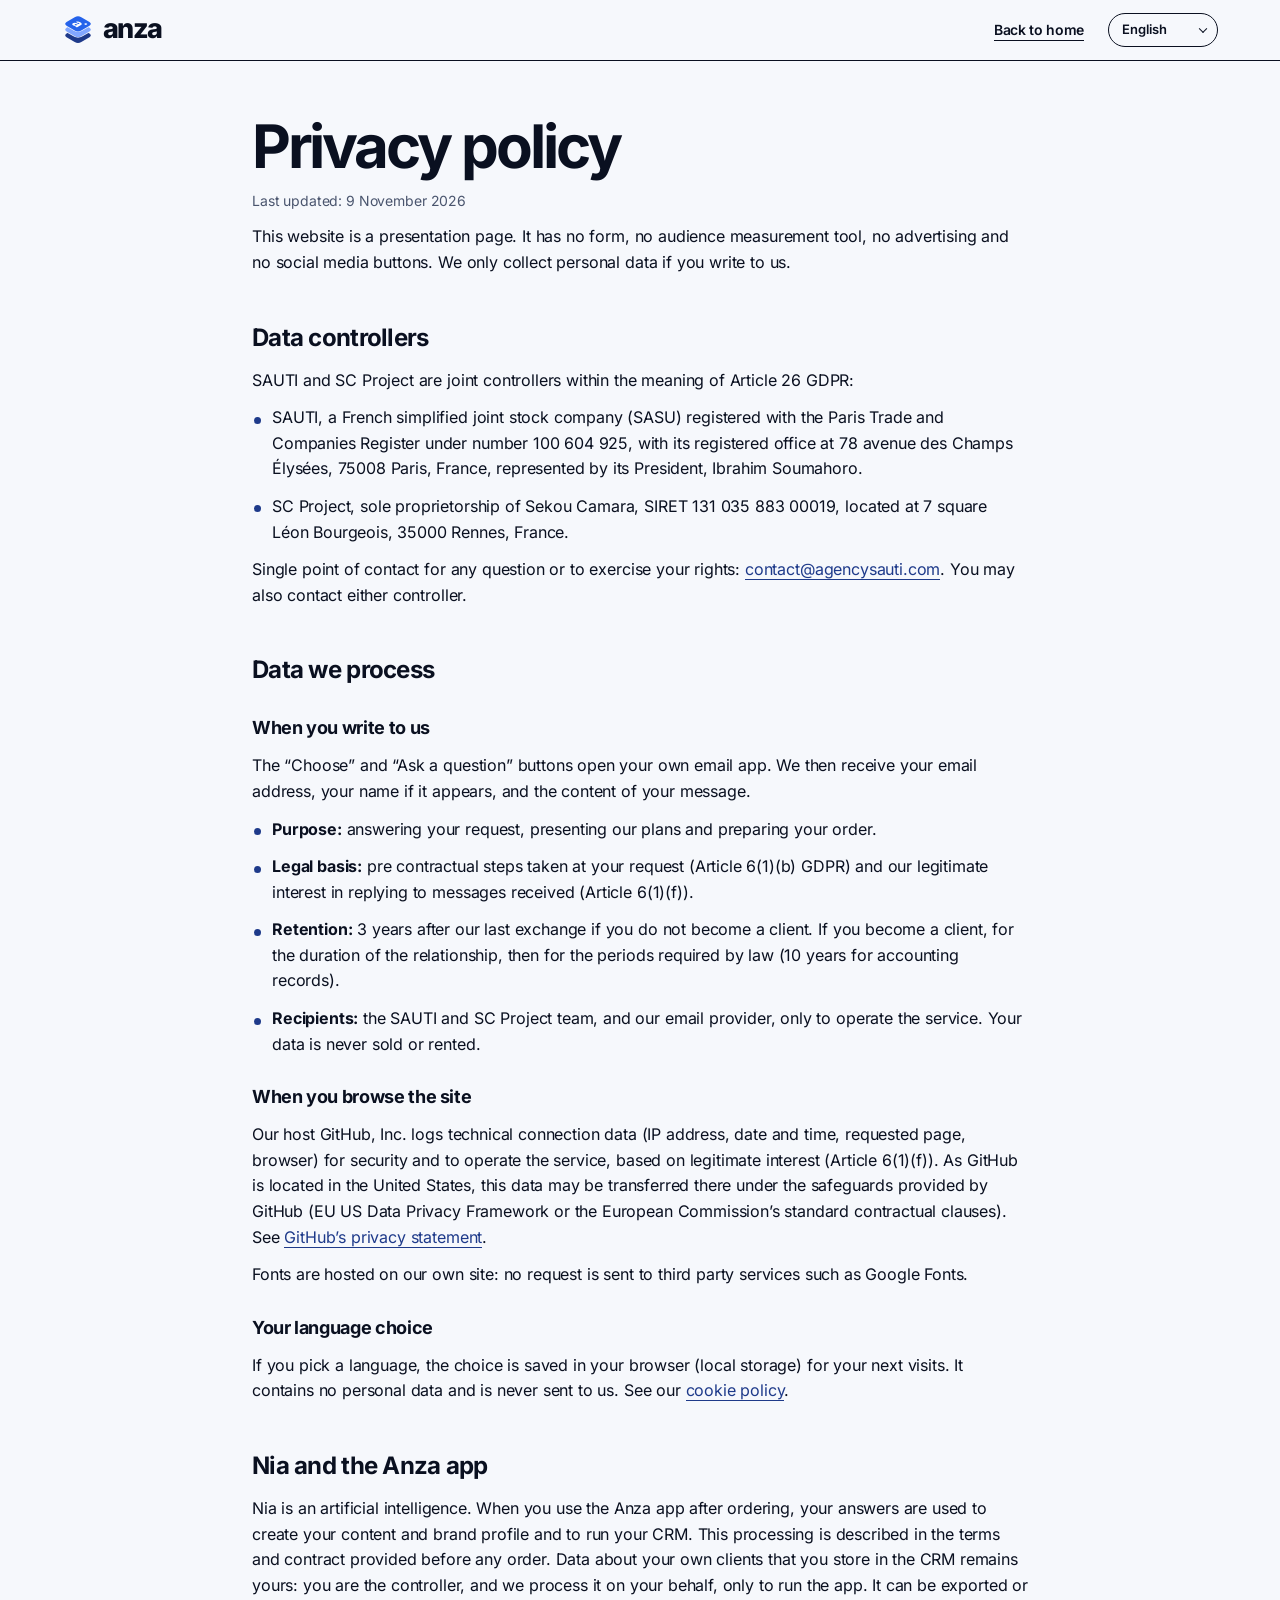
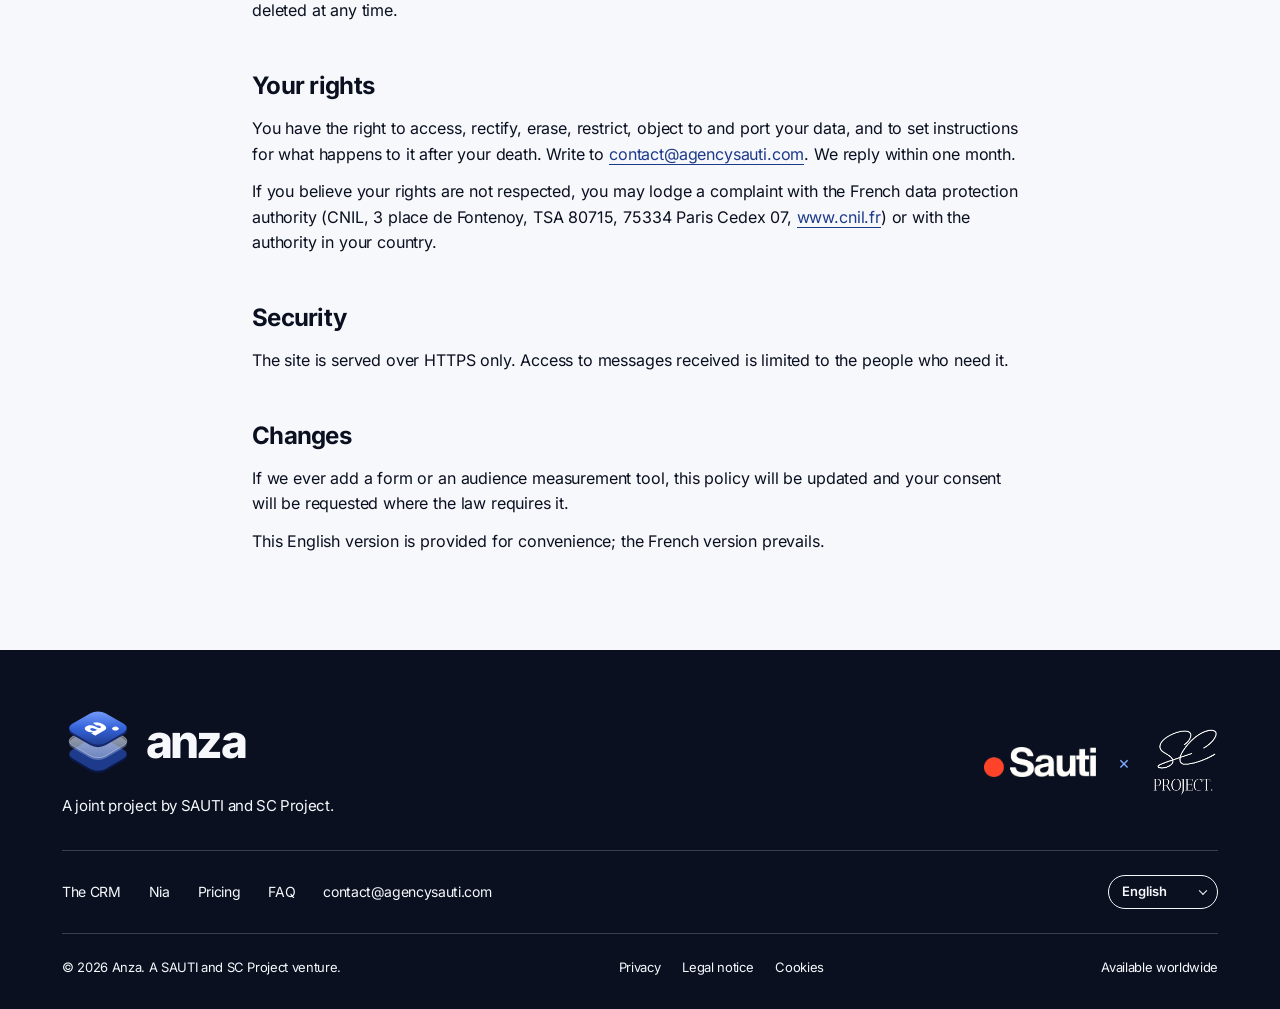
==== confidentialite.html @ bc561beb "Add files via upload" ====
<!doctype html>
<html lang="fr">
<head>
<meta charset="utf-8">
<meta name="viewport" content="width=device-width,initial-scale=1,viewport-fit=cover">
<title data-i18n-title>Confidentialité, Anza</title>
<meta name="robots" content="noindex">
<meta name="theme-color" content="#0A1020">
<link rel="icon" href="favicon.png" type="image/png">
<link rel="apple-touch-icon" href="apple-touch-icon.png">
<link rel="stylesheet" href="style.css">
<script>document.documentElement.classList.add('js')</script>
<script src="i18n.js"></script>
</head>
<body class="legal-page">
<header class="nav is-light is-scrolled" id="nav">
  <div class="nav-in">
    <a class="brand" href="index.html" aria-label="Retour à l’accueil" data-i18n-aria-label="back"><svg width="32" height="32" viewBox="56 50 288 300" xmlns="http://www.w3.org/2000/svg" aria-hidden="true" focusable="false">
<defs><mask id="lgm1" maskUnits="userSpaceOnUse" x="0" y="0" width="400" height="400"><rect width="400" height="400" fill="#fff"></rect><rect width="160" height="160" rx="36" transform="matrix(0.866 0.5 -0.866 0.5 200 116)" fill="#000" stroke="#000" stroke-width="16"></rect><rect width="160" height="160" rx="36" transform="matrix(0.866 0.5 -0.866 0.5 200 62)" fill="#000" stroke="#000" stroke-width="16"></rect></mask><mask id="lgm2" maskUnits="userSpaceOnUse" x="0" y="0" width="400" height="400"><rect width="400" height="400" fill="#fff"></rect><rect width="160" height="160" rx="36" transform="matrix(0.866 0.5 -0.866 0.5 200 62)" fill="#000" stroke="#000" stroke-width="16"></rect></mask></defs>
<g mask="url(#lgm1)"><rect width="160" height="160" rx="36" transform="matrix(0.866 0.5 -0.866 0.5 200 170)" fill="#1E3A8A"></rect></g>
<g mask="url(#lgm2)"><rect width="160" height="160" rx="36" transform="matrix(0.866 0.5 -0.866 0.5 200 116)" fill="#82A7FF"></rect></g>
<rect width="160" height="160" rx="36" transform="matrix(0.866 0.5 -0.866 0.5 200 62)" fill="#2563EB"></rect>
<g transform="matrix(0.866 0.5 -0.866 0.5 200 62)"><text x="76" y="118" text-anchor="middle" font-family="Inter" font-size="120" font-weight="800" fill="#FFFFFF" >a</text><circle cx="124" cy="40" r="11" fill="#FFFFFF"></circle></g>
</svg><span class="wordmark">anza</span></a>
    <a class="back" href="index.html" data-i18n="back">Retour à l’accueil</a>
    <label class="lang nav-lang show"><span class="sr" data-i18n="lang.label">Langue</span><select data-lang-select aria-label="Langue" data-i18n-aria-label="lang.label"><option value="fr">Français</option><option value="en">English</option><option value="es">Español</option><option value="pt">Português</option><option value="de">Deutsch</option></select></label>
  </div>
</header>
<main class="legal wrap" id="contenu">
<article data-doc="fr" lang="fr">
<h1>Politique de confidentialité</h1>
<p class="upd">Dernière mise à jour : 9 novembre 2026</p>
<p>Ce site est une page de présentation. Il ne contient ni formulaire, ni outil de mesure d’audience, ni publicité, ni bouton de réseau social. Nous ne collectons donc des données personnelles que si vous nous écrivez.</p>
<h2>Responsables du traitement</h2>
<p>SAUTI et SC Project sont responsables conjoints du traitement au sens de l’article 26 du RGPD :</p>
<ul><li>SAUTI, SASU immatriculée au RCS de Paris sous le numéro 100 604 925, dont le siège est situé 78 avenue des Champs Élysées, 75008 Paris, France, représentée par son Président, Ibrahim Soumahoro.</li><li>SC Project, entreprise individuelle de Sekou Camara, SIRET 131 035 883 00019, domiciliée 7 square Léon Bourgeois, 35000 Rennes, France.</li></ul>
<p>Pour toute question ou pour exercer vos droits, un point de contact unique : <a href="mailto:contact@agencysauti.com">contact@agencysauti.com</a>. Vous pouvez aussi vous adresser à l’un ou l’autre des responsables.</p>
<h2>Les données que nous traitons</h2>
<h3>Quand vous nous écrivez</h3>
<p>Les boutons « Choisir » et « Poser une question » ouvrent votre propre messagerie. Nous recevons alors votre adresse email, votre nom s’il apparaît, et le contenu de votre message.</p>
<ul>
<li><b>Finalité :</b> répondre à votre demande, vous présenter les formules et préparer votre commande.</li>
<li><b>Base légale :</b> les mesures précontractuelles prises à votre demande (article 6.1.b du RGPD) et notre intérêt légitime à répondre aux messages reçus (article 6.1.f).</li>
<li><b>Durée de conservation :</b> 3 ans après notre dernier échange si vous ne devenez pas client. Si vous devenez client, la durée de la relation commerciale, puis les durées imposées par la loi (10 ans pour les pièces comptables).</li>
<li><b>Destinataires :</b> l’équipe de SAUTI et de SC Project, et notre prestataire de messagerie, uniquement pour le fonctionnement du service. Vos données ne sont jamais vendues ni louées.</li>
</ul>
<h3>Quand vous consultez le site</h3>
<p>Notre hébergeur GitHub, Inc. enregistre des données techniques de connexion (adresse IP, date et heure, page demandée, navigateur) pour assurer la sécurité et le bon fonctionnement du service. Ce traitement relève de l’intérêt légitime (article 6.1.f). GitHub étant situé aux États Unis, ces données peuvent y être transférées, dans le cadre des garanties prévues par GitHub (Data Privacy Framework UE États Unis ou clauses contractuelles types de la Commission européenne). Voir la <a href="https://docs.github.com/fr/site-policy/privacy-policies/github-general-privacy-statement">déclaration de confidentialité de GitHub</a>.</p>
<p>Les polices de caractères sont hébergées sur notre site : aucune requête n’est envoyée à un service tiers comme Google Fonts.</p>
<h3>Votre choix de langue</h3>
<p>Si vous choisissez une langue, ce choix est enregistré dans votre navigateur (stockage local) pour les visites suivantes. Il ne contient aucune donnée personnelle et ne nous est jamais envoyé. Voir la <a href="cookies.html">politique cookies</a>.</p>
<h2>Nia et l’outil Anza</h2>
<p>Nia est une intelligence artificielle. Lorsque vous utilisez l’outil Anza après votre commande, vos réponses servent à créer vos contenus, votre profil de marque et à faire fonctionner votre CRM. Ces traitements sont décrits dans les conditions et le contrat remis avant toute commande. Les données de vos propres clients que vous enregistrez dans le CRM restent les vôtres : vous en êtes responsable, et nous les traitons pour votre compte, uniquement pour faire fonctionner l’outil. Elles s’exportent et se suppriment à tout moment.</p>
<h2>Vos droits</h2>
<p>Vous disposez d’un droit d’accès, de rectification, d’effacement, de limitation, d’opposition et de portabilité de vos données, ainsi que du droit de définir des directives sur leur sort après votre décès. Écrivez à <a href="mailto:contact@agencysauti.com">contact@agencysauti.com</a>. Nous répondons dans un délai d’un mois.</p>
<p>Si vous estimez que vos droits ne sont pas respectés, vous pouvez introduire une réclamation auprès de la CNIL, 3 place de Fontenoy, TSA 80715, 75334 Paris Cedex 07, <a href="https://www.cnil.fr">www.cnil.fr</a>, ou de l’autorité de protection des données de votre pays.</p>
<h2>Sécurité</h2>
<p>Le site est servi exclusivement en HTTPS. L’accès aux messages reçus est limité aux personnes qui en ont besoin.</p>
<h2>Modifications</h2>
<p>Si nous ajoutons un jour un formulaire ou un outil de mesure d’audience, cette politique sera mise à jour et votre consentement sera demandé lorsque la loi l’exige.</p>
</article>
<article data-doc="en" lang="en" hidden>
<h1>Privacy policy</h1>
<p class="upd">Last updated: 9 November 2026</p>
<p>This website is a presentation page. It has no form, no audience measurement tool, no advertising and no social media buttons. We only collect personal data if you write to us.</p>
<h2>Data controllers</h2>
<p>SAUTI and SC Project are joint controllers within the meaning of Article 26 GDPR:</p>
<ul><li>SAUTI, a French simplified joint stock company (SASU) registered with the Paris Trade and Companies Register under number 100 604 925, with its registered office at 78 avenue des Champs Élysées, 75008 Paris, France, represented by its President, Ibrahim Soumahoro.</li><li>SC Project, sole proprietorship of Sekou Camara, SIRET 131 035 883 00019, located at 7 square Léon Bourgeois, 35000 Rennes, France.</li></ul>
<p>Single point of contact for any question or to exercise your rights: <a href="mailto:contact@agencysauti.com">contact@agencysauti.com</a>. You may also contact either controller.</p>
<h2>Data we process</h2>
<h3>When you write to us</h3>
<p>The “Choose” and “Ask a question” buttons open your own email app. We then receive your email address, your name if it appears, and the content of your message.</p>
<ul>
<li><b>Purpose:</b> answering your request, presenting our plans and preparing your order.</li>
<li><b>Legal basis:</b> pre contractual steps taken at your request (Article 6(1)(b) GDPR) and our legitimate interest in replying to messages received (Article 6(1)(f)).</li>
<li><b>Retention:</b> 3 years after our last exchange if you do not become a client. If you become a client, for the duration of the relationship, then for the periods required by law (10 years for accounting records).</li>
<li><b>Recipients:</b> the SAUTI and SC Project team, and our email provider, only to operate the service. Your data is never sold or rented.</li>
</ul>
<h3>When you browse the site</h3>
<p>Our host GitHub, Inc. logs technical connection data (IP address, date and time, requested page, browser) for security and to operate the service, based on legitimate interest (Article 6(1)(f)). As GitHub is located in the United States, this data may be transferred there under the safeguards provided by GitHub (EU US Data Privacy Framework or the European Commission’s standard contractual clauses). See <a href="https://docs.github.com/en/site-policy/privacy-policies/github-general-privacy-statement">GitHub’s privacy statement</a>.</p>
<p>Fonts are hosted on our own site: no request is sent to third party services such as Google Fonts.</p>
<h3>Your language choice</h3>
<p>If you pick a language, the choice is saved in your browser (local storage) for your next visits. It contains no personal data and is never sent to us. See our <a href="cookies.html">cookie policy</a>.</p>
<h2>Nia and the Anza app</h2>
<p>Nia is an artificial intelligence. When you use the Anza app after ordering, your answers are used to create your content and brand profile and to run your CRM. This processing is described in the terms and contract provided before any order. Data about your own clients that you store in the CRM remains yours: you are the controller, and we process it on your behalf, only to run the app. It can be exported or deleted at any time.</p>
<h2>Your rights</h2>
<p>You have the right to access, rectify, erase, restrict, object to and port your data, and to set instructions for what happens to it after your death. Write to <a href="mailto:contact@agencysauti.com">contact@agencysauti.com</a>. We reply within one month.</p>
<p>If you believe your rights are not respected, you may lodge a complaint with the French data protection authority (CNIL, 3 place de Fontenoy, TSA 80715, 75334 Paris Cedex 07, <a href="https://www.cnil.fr">www.cnil.fr</a>) or with the authority in your country.</p>
<h2>Security</h2>
<p>The site is served over HTTPS only. Access to messages received is limited to the people who need it.</p>
<h2>Changes</h2>
<p>If we ever add a form or an audience measurement tool, this policy will be updated and your consent will be requested where the law requires it.</p>
<p>This English version is provided for convenience; the French version prevails.</p>
</article>
</main>
<footer class="foot" data-nav="dark">
  <div class="wrap">
    <div class="foot-top">
      <div class="foot-brand"><a class="foot-logo" href="index.html" aria-label="Anza, haut de page" data-i18n-aria-label="home.aria"><svg width="72" height="72" viewBox="56 50 288 300" xmlns="http://www.w3.org/2000/svg" aria-hidden="true" focusable="false">
<defs>
<linearGradient id="ftt" x1="0" y1="0" x2="1" y2="1"><stop offset="0" stop-color="#7EA3FF"/><stop offset="0.5" stop-color="#3463D9"/><stop offset="1" stop-color="#1E3A8A"/></linearGradient>
<linearGradient id="ftg" x1="0" y1="0" x2="1" y2="1"><stop offset="0" stop-color="#FFFFFF" stop-opacity="0.6"/><stop offset="1" stop-color="#FFFFFF" stop-opacity="0.14"/></linearGradient>
<filter id="ftb" x="-50%" y="-50%" width="200%" height="200%"><feGaussianBlur stdDeviation="14"/></filter>
</defs>

<rect width="160" height="160" rx="36" transform="matrix(0.866 0.5 -0.866 0.5 200 180)" fill="#0B1846"></rect>
<rect width="160" height="160" rx="36" transform="matrix(0.866 0.5 -0.866 0.5 200 170)" fill="#1E3A8A"></rect>
<rect width="160" height="160" rx="36" transform="matrix(0.866 0.5 -0.866 0.5 200 126)" fill="#9FB8F0" opacity="0.4"></rect>
<rect width="160" height="160" rx="36" transform="matrix(0.866 0.5 -0.866 0.5 200 116)" fill="url(#ftg)" stroke="#FFFFFF" stroke-opacity="0.65" stroke-width="2"></rect>
<rect width="160" height="160" rx="36" transform="matrix(0.866 0.5 -0.866 0.5 200 72)" fill="#14286B"></rect>
<rect width="160" height="160" rx="36" transform="matrix(0.866 0.5 -0.866 0.5 200 62)" fill="url(#ftt)"></rect>
<g transform="matrix(0.866 0.5 -0.866 0.5 200 62)"><text x="76" y="118" text-anchor="middle" font-family="Inter" font-size="120" font-weight="800" fill="#FFFFFF" >a</text><circle cx="124" cy="40" r="11" fill="#FFFFFF"></circle></g>
</svg><span class="wordmark">anza</span></a><p data-i18n="ft.desc">Un projet commun de SAUTI et SC Project.</p></div>
      <div class="partners" role="group" aria-label="Partenaires" data-i18n-aria-label="partners"><img class="p-sauti" src="logo-cream.png" width="565" height="155" alt="SAUTI" loading="lazy"><span aria-hidden="true">×</span><img class="p-sc" src="logo-scproject.png" width="253" height="259" alt="SC Project" loading="lazy"></div>
    </div>
    <div class="foot-mid">
      <div class="foot-links"><a href="index.html#crm" data-i18n="nav.crm">Le CRM</a><a href="index.html#nia" data-i18n="nav.nia">Nia</a><a href="index.html#formules" data-i18n="nav.plans">Formules</a><a href="index.html#questions" data-i18n="nav.faq">Questions</a><a href="mailto:contact@agencysauti.com">contact@agencysauti.com</a></div>
      <label class="lang foot-lang"><span class="sr" data-i18n="lang.label">Langue</span><select data-lang-select aria-label="Langue" data-i18n-aria-label="lang.label"><option value="fr">Français</option><option value="en">English</option><option value="es">Español</option><option value="pt">Português</option><option value="de">Deutsch</option></select></label>
    </div>
    <div class="foot-bot">
      <span>© <span class="year">2026</span> Anza. <span data-i18n="ft.copy">Un projet SAUTI et SC Project.</span></span>
      <nav class="legal-links" aria-label="Mentions légales" data-i18n-aria-label="ft.legal"><a href="confidentialite.html" data-i18n="ft.privacy">Confidentialité</a><a href="mentions-legales.html" data-i18n="ft.legal">Mentions légales</a><a href="cookies.html" data-i18n="ft.cookies">Cookies</a></nav>
      <span data-i18n="ft.world">Disponible partout dans le monde</span>
    </div>
  </div>
</footer>
<script src="script.js" defer></script>
</body>
</html>
---- style.css ----
@font-face{font-family:"Inter";font-style:normal;font-weight:400;font-display:swap;src:url("inter-400.woff2") format("woff2")}
@font-face{font-family:"Inter";font-style:normal;font-weight:500;font-display:swap;src:url("inter-500.woff2") format("woff2")}
@font-face{font-family:"Inter";font-style:normal;font-weight:600;font-display:swap;src:url("inter-600.woff2") format("woff2")}
@font-face{font-family:"Inter";font-style:normal;font-weight:700;font-display:swap;src:url("inter-700.woff2") format("woff2")}
@font-face{font-family:"Inter";font-style:normal;font-weight:800;font-display:swap;src:url("inter-800.woff2") format("woff2")}
:root{
  --night:#0A1020;
  --deep:#1E3A8A;
  --paper:#F6F8FC;
  --ink:#0A1020;
  --acc:#1E3A8A;
  --btn:#1E3A8A;
  --pad:max(22px,env(safe-area-inset-left));
  --max:1200px;
  --nav:60px;
  --ease:cubic-bezier(.22,.8,.2,1);
  --font:-apple-system,BlinkMacSystemFont,"SF Pro Display","SF Pro Text","Inter","Helvetica Neue",Arial,sans-serif;
}
*,*::before,*::after{box-sizing:border-box}
html{-webkit-text-size-adjust:100%;scroll-behavior:smooth;scroll-padding-top:var(--nav)}
body{margin:0;background:var(--paper);color:var(--ink);font-family:var(--font);font-size:17px;line-height:1.5;letter-spacing:-.02em;-webkit-font-smoothing:antialiased;-moz-osx-font-smoothing:grayscale;overflow-x:clip}
body.menu-open{overflow:hidden}
img{display:block;max-width:100%}
a{color:inherit;text-decoration:none}
button{font:inherit;color:inherit;background:none;border:0;padding:0;cursor:pointer}
h1,h2,h3,p,ul,ol,dl,dd,figure{margin:0}
ul,ol{padding:0;list-style:none}
:focus-visible{outline:2px solid var(--acc);outline-offset:4px;border-radius:4px}
.skip{position:absolute;left:12px;top:-60px;z-index:100;background:var(--ink);color:var(--paper);padding:10px 16px;border-radius:8px}
.skip:focus{top:12px}
.wrap{max-width:var(--max);margin:0 auto;padding:0 var(--pad)}
.dot{display:inline-block;width:.2em;height:.2em;border-radius:50%;background:var(--acc);margin-left:.05em;vertical-align:baseline}
.label{font-size:13px;font-weight:600;letter-spacing:.14em;text-transform:uppercase;color:var(--acc)}

.nav{position:fixed;inset:0 0 auto;z-index:60;height:var(--nav);color:var(--paper);transition:background-color .35s var(--ease),color .35s var(--ease),box-shadow .35s var(--ease)}
.nav.is-light{color:var(--ink)}
.nav.is-scrolled{background:var(--ink);box-shadow:0 1px 0 var(--paper)}
.nav.is-light.is-scrolled{background:var(--paper);box-shadow:0 1px 0 var(--ink)}
.nav-in{max-width:var(--max);height:100%;margin:0 auto;padding:0 var(--pad);display:flex;align-items:center;gap:32px}
.brand{display:flex;align-items:center;gap:9px;flex:none;line-height:1}
.brand svg{flex:none;display:block}
.wordmark{display:inline-block;font-family:"Inter",var(--font);font-size:27px;font-weight:800;letter-spacing:-.06em;line-height:1;margin-top:-3px}
.brand-tag{font-size:13px;font-weight:600;padding-left:14px;border-left:1px solid currentColor;white-space:nowrap}
.links{display:flex;gap:26px;margin-left:auto;font-size:14px}
.links a{transition:color .2s}
.links a:hover{color:var(--acc)}
.nav-cta{display:inline-flex;align-items:center;gap:8px;height:36px;padding:0 16px;border-radius:18px;background:var(--btn);color:var(--paper);font-size:14px;font-weight:600}
.burger{display:none;width:44px;height:44px;margin-left:auto;margin-right:-12px;position:relative}
.burger i{position:absolute;left:13px;right:13px;height:1.5px;background:currentColor;transition:transform .4s var(--ease),top .4s var(--ease)}
.burger i:first-child{top:18px}
.burger i:last-child{top:25px}
.burger[aria-expanded=true] i:first-child{top:21.5px;transform:rotate(45deg)}
.burger[aria-expanded=true] i:last-child{top:21.5px;transform:rotate(-45deg)}
.menu{position:fixed;inset:0;z-index:55;background:var(--ink);color:var(--paper);padding:calc(var(--nav) + 28px) var(--pad) 36px;display:flex;flex-direction:column;visibility:hidden;opacity:0;transition:opacity .35s var(--ease),visibility 0s linear .35s}
.menu-open .menu{visibility:visible;opacity:1;transition:opacity .35s var(--ease)}
.menu a{font-size:32px;font-weight:600;letter-spacing:-.035em;padding:10px 0}
.menu .menu-cta{margin-top:auto;font-size:19px;color:var(--acc)}
.menu-open .nav{color:var(--paper);background:transparent;box-shadow:none}
.menu-open .nav{--acc:#82A7FF}

.btn{display:inline-flex;align-items:center;justify-content:center;gap:12px;height:54px;padding:0 28px;border-radius:27px;font-size:17px;font-weight:600;white-space:nowrap;transition:transform .3s var(--ease),background-color .25s,color .25s}
.btn:active{transform:scale(.97)}
.btn.blue{background:var(--btn);color:#fff}
.btn.blue:hover{background:#fff;color:var(--night)}
.btn.ink{background:var(--ink);color:var(--paper)}
.btn.ink:hover{background:var(--btn);color:#fff}
.btn.line{border:1px solid currentColor}
.btn.line:hover{background:var(--btn);border-color:var(--btn);color:#fff}

.hero{background:var(--ink);color:var(--paper);padding:calc(var(--nav) + clamp(56px,9vw,120px)) 0 clamp(72px,9vw,120px);overflow:hidden}
.hero-grid{display:grid;grid-template-columns:7fr 5fr;gap:56px;align-items:center}
.hero h1{margin-top:22px;font-size:clamp(46px,7.2vw,100px);line-height:.96;letter-spacing:-.055em;font-weight:700}
.hero .lead{margin-top:28px;font-size:clamp(19px,1.8vw,24px);line-height:1.38;max-width:30ch}
.hero .lead b{color:var(--acc);font-weight:600}
.hero-actions{margin-top:40px;display:flex;flex-wrap:wrap;gap:14px 24px;align-items:center}
.hero-actions .more{font-size:17px;border-bottom:1px solid var(--paper);padding-bottom:2px}
.hero-actions .more:hover{color:var(--acc);border-color:var(--acc)}
.hero-note{margin-top:28px;font-size:14px}

.phones{position:relative;height:560px}
.phone{position:absolute;width:250px;height:520px;border-radius:40px;background:var(--ink);border:2px solid var(--paper);padding:12px;overflow:hidden}
.phone .screen{position:relative;height:100%;border-radius:30px;overflow:hidden;background:var(--paper);color:var(--ink)}
.phone.front{right:96px;top:10px;z-index:2;transform:rotate(-4deg)}
.phone.back{right:-24px;top:70px;transform:rotate(6deg)}
.phone .screen.story{display:flex;flex-direction:column;height:100%;padding:16px 16px 18px;background:#2563EB;color:#fff}
.story-bars{display:flex;gap:4px}
.story-bars i{flex:1;height:3px;border-radius:2px;background:#fff}
.story-bars i.off{background:rgba(255,255,255,.35)}
.story-who{margin-top:12px;display:flex;align-items:center;gap:8px;font-size:12px;font-weight:600}
.story-who::before{content:"";width:22px;height:22px;border-radius:50%;background:#fff}
.story-big{margin-top:auto;font-size:30px;line-height:1.02;letter-spacing:-.045em;font-weight:700}
.story-small{margin-top:12px;font-size:13px;line-height:1.4}
.story-cta{margin-top:18px;height:40px;border-radius:20px;background:#fff;color:var(--night);display:flex;align-items:center;justify-content:center;font-size:13px;font-weight:700}
.dash{padding:20px 16px;display:flex;flex-direction:column;height:100%}
.dash-top{display:flex;justify-content:space-between;align-items:baseline;font-size:12px;font-weight:600}
.dash-top b{color:var(--acc)}
.dash-ca{margin-top:16px;font-size:12px}
.dash-ca strong{display:block;font-size:34px;letter-spacing:-.05em;line-height:1.05}
.bars{margin-top:16px;height:92px;display:flex;align-items:flex-end;gap:7px;border-bottom:1px solid var(--ink)}
.bars i{flex:1;background:var(--ink);border-radius:3px 3px 0 0}
.bars i:last-child{background:var(--acc)}
.dash-kpi{margin-top:14px;display:grid;grid-template-columns:1fr 1fr;gap:10px;font-size:11px}
.dash-kpi div{border-top:1px solid var(--ink);padding-top:6px}
.dash-kpi strong{display:block;font-size:20px;letter-spacing:-.04em}
.dash-list{margin-top:auto;font-size:11px}
.dash-list li{display:flex;justify-content:space-between;gap:8px;padding:7px 0;border-top:1px solid var(--ink)}
.dash-list li span:last-child{font-weight:600}
.dash-list li .o{color:var(--acc)}
.phone-tag{position:absolute;right:96px;bottom:-6px;font-size:12px;z-index:3}

.sec{padding:clamp(96px,12vw,160px) 0}
.sec-head{max-width:760px}
.sec-head h2{margin-top:16px;font-size:clamp(38px,5.4vw,72px);line-height:1;letter-spacing:-.05em;font-weight:700}
.sec-head p{margin-top:22px;font-size:clamp(18px,1.6vw,21px);line-height:1.5;max-width:52ch}
.dark{background:var(--ink);color:var(--paper)}
.hero,.dark,.foot,.menu,.nav{--acc:#82A7FF;--btn:#2563EB}
.nav.is-light{--acc:#1E3A8A;--btn:#1E3A8A}
.phone .screen{--acc:#1E3A8A}
.blue-bg{background:#1E3A8A;color:#F6F8FC;--ink:#F6F8FC;--paper:#0A1020;--acc:#FFFFFF;--btn:#FFFFFF}
.blue-bg .label{color:#B9CCFF}
.blue-bg .btn.ink:hover{background:#DCE6FF;color:var(--night)}
.blue-bg .final .more:hover,.final .more:hover{color:#B9CCFF;border-color:#B9CCFF}

.idea-grid{display:grid;grid-template-columns:5fr 6fr;gap:56px 80px;align-items:start}
.quote{font-size:clamp(28px,3.4vw,46px);line-height:1.12;letter-spacing:-.04em;font-weight:600}
.quote small{display:block;margin-top:20px;font-size:13px;font-weight:600;letter-spacing:.14em;text-transform:uppercase;color:var(--acc)}
.pillars-mini{margin-top:56px;display:grid;grid-template-columns:repeat(4,1fr);border-top:1px solid var(--ink)}
.pillars-mini li{padding:22px 24px 0 0}
.pillars-mini b{display:block;color:var(--acc);font-size:15px}
.pillars-mini strong{display:block;margin-top:8px;font-size:22px;letter-spacing:-.03em}
.pillars-mini span{display:block;margin-top:6px;font-size:16px}

.who-grid{margin-top:64px;display:grid;grid-template-columns:7fr 5fr;gap:56px 80px}
.who-list li{display:grid;grid-template-columns:auto 1fr;gap:6px 22px;padding:24px 0;border-top:1px solid var(--paper)}
.who-list li:last-child{border-bottom:1px solid var(--paper)}
.who-list li::before{content:"";grid-row:span 2;width:12px;height:12px;margin-top:12px;border-radius:50%;background:var(--acc)}
.who-list strong{font-size:clamp(24px,2.6vw,34px);letter-spacing:-.04em;line-height:1.1}
.who-list span{font-size:16px}
.not h3{font-size:22px;letter-spacing:-.03em}
.not li{margin-top:22px;padding-left:34px;position:relative;font-size:17px;line-height:1.5}
.not li::before{content:"";position:absolute;left:0;top:13px;width:18px;height:2px;background:var(--acc);transform:rotate(45deg)}
.not li::after{content:"";position:absolute;left:0;top:13px;width:18px;height:2px;background:var(--acc);transform:rotate(-45deg)}
.not li b{font-weight:600}

.method-intro{display:grid;grid-template-columns:6fr 5fr;gap:40px 80px;align-items:end}
.method-steps{display:flex;flex-wrap:wrap;gap:10px 8px;font-size:14px;font-weight:600}
.method-steps span{padding:8px 14px;border:1px solid var(--ink);border-radius:20px}
.method-steps span.o{background:var(--acc);border-color:var(--acc);color:var(--paper)}
.pillar{margin-top:80px;display:grid;grid-template-columns:4fr 8fr;gap:32px 64px;padding-top:28px;border-top:2px solid var(--ink)}
.pillar-name{align-self:start}
.pillar-name b{font-size:15px;color:var(--acc)}
.pillar-name h3{margin-top:10px;font-size:clamp(34px,4vw,54px);line-height:1;letter-spacing:-.05em}
.pillar-name p{margin-top:10px;font-size:15px;font-weight:600}
.pillar-name small{display:block;margin-top:18px;font-size:15px;max-width:30ch}
.items{display:grid;grid-template-columns:1fr 1fr;gap:0 40px}
.items li{padding:22px 0;border-bottom:1px solid var(--ink)}
.items strong{font-size:20px;letter-spacing:-.03em;font-weight:600}
.items p{margin-top:6px;font-size:16px;line-height:1.5}
.items li.bridge{grid-column:1/-1;display:grid;grid-template-columns:auto 1fr;gap:4px 18px;background:var(--btn);color:var(--paper);padding:24px;border-radius:18px;margin-top:22px;border:0}
.items li.bridge::before{content:"";grid-row:span 3;width:16px;height:16px;margin-top:4px;border-radius:50%;background:var(--paper)}
.items li.bridge em{font-style:normal;font-size:12px;font-weight:700;letter-spacing:.14em;text-transform:uppercase}
.included{margin-top:80px;padding:28px 0;border-top:2px solid var(--ink);border-bottom:2px solid var(--ink);display:grid;grid-template-columns:4fr 8fr;gap:24px 64px}
.included h3{font-size:22px;letter-spacing:-.03em}
.included ul{display:flex;flex-wrap:wrap;gap:10px}
.included li{padding:8px 16px;border:1px solid var(--ink);border-radius:20px;font-size:15px}

.example-grid{margin-top:64px;display:grid;grid-template-columns:repeat(4,1fr);gap:16px}
.frame{aspect-ratio:9/16;border-radius:22px;padding:16px;display:flex;flex-direction:column;border:1px solid var(--paper)}
.frame .n{font-size:11px;font-weight:700;letter-spacing:.14em}
.frame strong{margin-top:auto;font-size:clamp(18px,1.9vw,26px);line-height:1.05;letter-spacing:-.04em}
.frame span{margin-top:8px;font-size:13px}
.frame.f1{background:var(--paper);color:var(--ink)}
.frame.f2{background:var(--ink);color:var(--paper)}
.frame.f3{background:var(--btn);color:#fff;border-color:var(--btn)}
.frame.f4{background:var(--paper);color:var(--ink)}
.frame.f4 i{display:block;margin-top:14px;height:34px;border-radius:17px;background:var(--btn);color:#fff;font-style:normal;font-size:12px;font-weight:700;display:flex;align-items:center;justify-content:center}
.example-row{margin-top:16px;display:grid;grid-template-columns:5fr 7fr;gap:16px}
.panel{border:1px solid var(--paper);border-radius:22px;padding:24px}
.panel h3{font-size:13px;font-weight:600;letter-spacing:.14em;text-transform:uppercase;color:var(--acc)}
.kpis{margin-top:18px;display:grid;grid-template-columns:repeat(3,1fr);gap:16px}
.kpis div{border-top:1px solid var(--paper);padding-top:10px;font-size:13px}
.kpis strong{display:block;font-size:clamp(26px,2.6vw,36px);letter-spacing:-.05em;line-height:1.1}
.panel .bars{border-color:var(--paper);height:110px}
.panel .bars i{background:var(--paper)}
.panel .bars i:last-child{background:var(--acc)}
.months{display:flex;gap:7px;margin-top:8px;font-size:11px}
.months span{flex:1;text-align:center}
.crm li{display:flex;justify-content:space-between;gap:16px;padding:14px 0;border-top:1px solid var(--paper);font-size:15px}
.crm li:first-child{margin-top:12px}
.crm li span:last-child{font-weight:600;white-space:nowrap}
.crm li .o{color:var(--acc)}
.fine{margin-top:22px;font-size:13px}

.timeline{margin-top:64px;display:grid;grid-template-columns:repeat(4,1fr);position:relative}
.timeline::before{content:"";position:absolute;left:0;right:0;top:11px;height:2px;background:var(--ink)}
.timeline li{position:relative;padding:44px 28px 0 0}
.timeline li::before{content:"";position:absolute;left:0;top:0;width:24px;height:24px;border-radius:50%;background:var(--paper);border:2px solid var(--ink)}
.timeline li:last-child::before{background:var(--acc);border-color:var(--acc)}
.timeline b{font-size:14px;color:var(--acc)}
.timeline strong{display:block;margin-top:8px;font-size:22px;letter-spacing:-.03em}
.timeline p{margin-top:8px;font-size:16px}

.compare{margin-top:56px;width:100%;border-collapse:collapse;font-size:16px}
.compare th{text-align:left;font-size:13px;font-weight:600;letter-spacing:.14em;text-transform:uppercase;padding:0 24px 14px 0}
.compare td{padding:20px 24px 20px 0;border-top:1px solid var(--ink);vertical-align:top}
.compare td:first-child{font-weight:600;width:32%}
.compare tr.us td{border-top:2px solid var(--ink);border-bottom:2px solid var(--ink);font-weight:600}
.compare tr.us td:first-child{color:var(--paper)}
.compare tr.us td:first-child span{background:var(--ink);padding:6px 12px;border-radius:16px}

.plans{margin-top:64px;display:grid;grid-template-columns:repeat(3,1fr);gap:16px;align-items:stretch}
.plan{border:1px solid var(--paper);border-radius:26px;padding:32px 28px;display:flex;flex-direction:column}
.plan.featured{background:var(--paper);color:var(--ink);border-color:var(--paper)}
.plan .tag{font-size:13px;font-weight:600;letter-spacing:.14em;text-transform:uppercase;color:var(--acc)}
.plan h3{margin-top:14px;font-size:36px;letter-spacing:-.05em;line-height:1}
.plan .for{margin-top:8px;font-size:16px}
.price{margin-top:28px;font-size:52px;font-weight:700;letter-spacing:-.06em;line-height:1}
.price small{font-size:17px;font-weight:500;letter-spacing:-.02em}
.per{margin-top:8px;font-size:15px}
.plan ul{margin-top:28px;padding-top:20px;border-top:1px solid currentColor;flex:1}
.plan li{position:relative;padding:7px 0 7px 22px;font-size:16px;line-height:1.45}
.plan li::before{content:"";position:absolute;left:0;top:15px;width:8px;height:8px;border-radius:50%;background:var(--acc)}
.plan li.head{padding-left:0;font-size:13px;font-weight:700;letter-spacing:.12em;text-transform:uppercase}
.plan li.head::before{display:none}
.plan .btn{margin-top:28px;width:100%}
.plan .btn.line{color:var(--paper)}
.founder{margin-top:40px;display:grid;grid-template-columns:auto 1fr;gap:20px;align-items:center;padding:24px 28px;border-radius:22px;background:var(--btn);color:var(--paper)}
.founder strong{font-size:22px;letter-spacing:-.03em}
.founder p{font-size:16px}
.why{margin-top:24px;font-size:15px;max-width:80ch}

.faq{margin-top:56px;border-top:1px solid var(--ink)}
.faq details{border-bottom:1px solid var(--ink)}
.faq summary{list-style:none;display:flex;justify-content:space-between;align-items:center;gap:24px;padding:26px 0;font-size:clamp(19px,1.8vw,24px);font-weight:600;letter-spacing:-.03em;cursor:pointer}
.faq summary::-webkit-details-marker{display:none}
.faq summary::after{content:"";flex:none;width:14px;height:14px;border-radius:50%;border:2px solid var(--ink);transition:background-color .25s,border-color .25s}
.faq details[open] summary::after{background:var(--acc);border-color:var(--acc)}
.faq p{padding:0 0 26px;font-size:17px;max-width:70ch}

.final{text-align:center}
.final h2{margin:18px auto 0;font-size:clamp(46px,8vw,120px);line-height:.95;letter-spacing:-.06em;font-weight:700;max-width:14ch}
.final p{margin:26px auto 0;font-size:clamp(18px,1.6vw,21px);max-width:44ch}
.final .hero-actions{justify-content:center}
.final .more{border-color:var(--ink)}

.foot{background:var(--ink);color:var(--paper);font-size:14px;padding:56px 0 32px}
.foot-top{display:flex;flex-wrap:wrap;justify-content:space-between;align-items:center;gap:28px;padding-bottom:32px;border-bottom:1px solid rgba(246,248,252,.2)}
.foot-brand .wordmark{font-size:46px}
.foot-logo{display:inline-flex;align-items:center;gap:12px}
.foot-brand p{margin-top:12px;font-size:15px}
.partners{display:flex;align-items:center;gap:22px}
.partners span{font-size:18px;color:#82A7FF}
.p-sauti{width:112px;height:auto}
.p-sc{width:66px;height:auto}
.foot-mid{padding:24px 0;border-bottom:1px solid rgba(246,248,252,.2);display:flex;flex-wrap:wrap;justify-content:space-between;align-items:center;gap:18px}
.foot-links{display:flex;flex-wrap:wrap;gap:10px 28px}
.foot a:hover{color:var(--acc)}
.foot-bot{display:flex;flex-wrap:wrap;justify-content:space-between;gap:10px;padding-top:24px;font-size:13px}

.tool{grid-column:1/-1;margin-top:40px;display:grid;grid-template-columns:300px 1fr;gap:20px 32px;align-items:start}
.tool-label{grid-column:1/-1;font-size:13px;font-weight:600;letter-spacing:.14em;text-transform:uppercase;color:var(--acc)}
.tool-tabs{display:flex;flex-direction:column;border-top:1px solid var(--ink)}
.tool-tabs button{display:block;text-align:left;padding:16px 0 16px 20px;border-bottom:1px solid var(--ink);position:relative;font:inherit;letter-spacing:inherit;color:var(--ink);cursor:pointer}
.tool-tabs button::before{content:"";position:absolute;left:0;top:23px;width:9px;height:9px;border-radius:50%;border:1.5px solid var(--ink);transition:background-color .25s,border-color .25s}
.tool-tabs button strong{display:block;font-size:18px;letter-spacing:-.025em;font-weight:600}
.tool-tabs button span{display:none;margin-top:8px;font-size:15px;line-height:1.5}
.tool-tabs button[aria-selected=true]::before{background:var(--acc);border-color:var(--acc)}
.tool-tabs button[aria-selected=true] span{display:block}
.tool-tabs button:hover strong{color:var(--acc)}
.tool-desc{display:none;grid-column:1/-1;font-size:16px;line-height:1.5}
.tool-shot{position:relative;border-radius:18px;overflow:hidden;background:#E6EAF1;border:1px solid var(--ink)}
.tool-shot img{display:block;width:100%;height:auto}
.tool-shot img[hidden]{display:none}
.tool-shot figcaption{position:absolute;right:12px;bottom:12px;font-size:12px;font-weight:600;background:var(--ink);color:var(--paper);padding:5px 10px;border-radius:12px}
.q-shot{margin-top:56px;display:grid;grid-template-columns:7fr 4fr;gap:24px 40px;align-items:end}
.q-shot img{width:100%;height:auto;border-radius:18px;border:1px solid var(--ink)}
.q-shot figcaption{font-size:17px;line-height:1.5}
.q-shot figcaption strong{display:block;font-size:24px;letter-spacing:-.03em;margin-bottom:8px}
.q-shot figcaption span{display:block;margin-top:14px;font-size:13px;font-weight:600}
@media (max-width:900px){
  .tool{grid-template-columns:1fr}
  .tool-tabs{flex-direction:row;overflow-x:auto;border-top:0;gap:8px;scrollbar-width:none;margin:0 calc(-1*var(--pad));padding:0 var(--pad)}
  .tool-tabs button{flex:none;border:1px solid var(--ink);border-radius:20px;padding:8px 14px 8px 30px}
  .tool-tabs button::before{left:12px;top:15px;width:8px;height:8px}
  .tool-tabs button strong{font-size:14px;white-space:nowrap}
  .tool-tabs button span{display:none!important}
  .tool-desc{display:block}
  .tool-shot{border-radius:12px}
  .tool-shot figcaption{font-size:11px;right:8px;bottom:8px}
  .q-shot{grid-template-columns:1fr}
}

.agent-steps{margin-top:56px;display:grid;grid-template-columns:repeat(3,1fr);border-top:2px solid var(--ink)}
.agent-steps li{padding:24px 28px 0 0}
.agent-steps b{display:block;font-size:13px;font-weight:700;letter-spacing:.14em;text-transform:uppercase;color:#B9CCFF}
.agent-steps strong{display:block;margin-top:10px;font-size:clamp(22px,2.2vw,28px);letter-spacing:-.035em;line-height:1.1}
.agent-steps span{display:block;margin-top:10px;font-size:16px;line-height:1.5}
.agent .tool{margin-top:64px}
.agent .tool-label{color:#B9CCFF}
.agent .tool-tabs button[aria-selected=true]::before{background:#fff;border-color:#fff}
.agent .tool-tabs button:hover strong{color:#B9CCFF}
@media (max-width:900px){.agent-steps{grid-template-columns:1fr}.agent-steps li{padding:22px 0;border-bottom:1px solid var(--ink)}}
.js .reveal{opacity:0;transform:translateY(18px);transition:opacity .9s var(--ease),transform .9s var(--ease)}
.js .reveal.in{opacity:1;transform:none}

@media (max-width:1024px){
  .hero-grid{grid-template-columns:1fr}
  .phones{height:540px;max-width:520px}
  .phone.front{left:0;right:auto}
  .phone.back{left:200px;right:auto}
  .phone-tag{left:0;right:auto}
  .example-grid{grid-template-columns:repeat(2,1fr)}
}
@media (max-width:900px){
  .links,.nav-cta,.brand-tag,.nav-lang:not(.show){display:none}
  .burger{display:block}
  .vs,.idea-grid,.who-grid,.method-intro,.pillar,.included,.example-row{grid-template-columns:1fr}
  .pillar-name{position:static}
  .pillars-mini{grid-template-columns:1fr}
  .pillars-mini li{padding:20px 0;border-bottom:1px solid var(--ink)}
  .plans{grid-template-columns:1fr}
  .timeline{grid-template-columns:1fr 1fr;gap:40px 0}
  .timeline::before{display:none}
  .compare thead{display:none}
  .compare tr{display:block;border-top:1px solid var(--ink);padding:16px 0}
  .compare td{display:block;border:0;padding:4px 0;width:auto!important}
  .compare tr.us{border-top:2px solid var(--ink);border-bottom:2px solid var(--ink)}
  .compare tr.us td{border:0}
}
@media (max-width:600px){
  .items{grid-template-columns:1fr}
  .timeline{grid-template-columns:1fr}
  .phones{height:470px}
  .phone{width:210px;height:440px}
  .phone.back{left:130px;top:60px}
  .story-big{font-size:25px}
  .kpis{grid-template-columns:1fr 1fr 1fr;gap:10px}
  .founder{grid-template-columns:1fr}
  .btn{width:100%}
  .hero-actions .more{width:auto}
}
@media (prefers-reduced-motion:reduce){
  html{scroll-behavior:auto}
  *,*::before,*::after{transition-duration:.01ms!important}
  .js .reveal{opacity:1;transform:none}
}

.sr{position:absolute;width:1px;height:1px;overflow:hidden;clip:rect(0 0 0 0);white-space:nowrap}
.lang{position:relative;display:inline-flex;align-items:center;flex:none}
.lang::after{content:"";position:absolute;right:12px;top:50%;width:6px;height:6px;border-right:1.5px solid currentColor;border-bottom:1.5px solid currentColor;transform:translateY(-70%) rotate(45deg);pointer-events:none}
.lang select{appearance:none;-webkit-appearance:none;background:transparent;color:inherit;border:1px solid currentColor;border-radius:17px;height:34px;padding:0 30px 0 13px;font:inherit;font-size:13px;font-weight:600;letter-spacing:0;cursor:pointer}
.lang option{color:#0A1020;background:#fff}
.nav-lang{margin-left:4px}
.menu-bot{margin-top:auto;display:flex;flex-wrap:wrap;align-items:center;justify-content:space-between;gap:16px}
.menu .menu-cta{margin-top:0}
.menu-lang select{height:40px;font-size:15px}
@media (max-width:1180px){.brand-tag{display:none}.links{gap:20px}}

.chips{margin-top:22px;display:flex;flex-wrap:wrap;gap:8px}
.chips li{font-size:13px;font-weight:600;padding:7px 13px;border:1px solid rgba(246,248,252,.35);border-radius:16px}
.chips li::before{content:"";display:inline-block;width:7px;height:7px;border-radius:50%;background:var(--acc);margin-right:8px;vertical-align:1px}
.hero h1 .dot{width:.16em;height:.16em}

.idea-grid .funnel{grid-column:1/-1;margin-top:8px}
.funnel li{position:relative}
.funnel li:not(:last-child)::after{content:"";position:absolute;right:14px;top:30px;width:9px;height:9px;border-top:1.5px solid var(--acc);border-right:1.5px solid var(--acc);transform:rotate(45deg)}

.night{background:#0A1020;color:#F6F8FC;--ink:#F6F8FC;--paper:#0A1020;--acc:#82A7FF;--btn:#2563EB}
.night .tool-shot{background:#E6EAF1}
.night .tool-shot figcaption{background:#F6F8FC;color:#0A1020}
.feat{margin-top:64px;display:grid;grid-template-columns:repeat(3,1fr);gap:0 40px}
.feat li{padding:26px 0 30px;border-top:1px solid rgba(246,248,252,.25)}
.feat b{font-size:14px;color:var(--acc)}
.feat strong{display:block;margin-top:10px;font-size:22px;letter-spacing:-.03em;line-height:1.15}
.feat p{margin-top:8px;font-size:16px;line-height:1.5;color:#C9D3E8}
.vs{margin-top:40px;display:grid;grid-template-columns:5fr 7fr;gap:16px}
.vs > div{border-radius:24px;padding:30px 30px 32px}
.vs-them{border:1px solid rgba(246,248,252,.25)}
.vs-them p:last-child{margin-top:14px;font-size:17px;color:#C9D3E8}
.vs-us{background:#F6F8FC;color:#0A1020;--ink:#0A1020;--paper:#F6F8FC;--acc:#1E3A8A}
.vs-k{font-size:13px;font-weight:600;letter-spacing:.14em;text-transform:uppercase;color:var(--acc)}
.vs-us .vs-price{margin-top:12px;font-size:clamp(34px,4vw,52px);font-weight:700;letter-spacing:-.055em;line-height:1}
.vs-price span:first-child{font-size:.4em;font-weight:600;letter-spacing:-.02em}
.vs-price small{font-size:.36em;font-weight:600;letter-spacing:-.01em}
.vs-us p:not(.vs-k):not(.vs-price){margin-top:14px;font-size:17px;max-width:52ch}
.vs-us .btn{margin-top:24px}
.vs-us .btn.ink{background:#0A1020;color:#F6F8FC}
.vs-us .btn.ink:hover{background:#2563EB;color:#fff}
.night .tool{margin-top:72px}

.nia-head{display:grid;grid-template-columns:auto 1fr;gap:28px;align-items:start}
.avatar{width:84px;height:84px;border-radius:50%;background:#F6F8FC;color:#1E3A8A;display:flex;align-items:center;justify-content:center;position:relative;margin-top:6px}
.avatar span{font-family:"Inter",var(--font);font-size:40px;font-weight:800;letter-spacing:-.06em}
.avatar::after{content:"";position:absolute;right:3px;bottom:5px;width:16px;height:16px;border-radius:50%;background:#82A7FF;border:3px solid #1E3A8A}
.nia-note{margin-top:32px;font-size:15px;line-height:1.5;max-width:80ch;padding:16px 20px;border-radius:16px;background:rgba(10,16,32,.28)}

.plink{display:inline-block;margin-top:16px;font-size:15px;font-weight:600;color:var(--acc);border-bottom:1px solid currentColor}
.items li.bridge strong,.items li.bridge p{color:#fff}

.plan .tag{display:flex;align-items:center;gap:10px;flex-wrap:wrap}
.badge{font-style:normal;font-size:11px;letter-spacing:.1em;padding:4px 9px;border-radius:10px;background:#1E3A8A;color:#fff}
.price small{margin-left:8px}
.pnote{margin-top:16px;font-size:14px;font-weight:600;padding:10px 14px;border-radius:12px;background:#E6ECF8;color:#1E3A8A}
.plan li b{font-weight:700}
.faq-more{margin-top:28px;font-size:16px}
.faq-more a,.faq p a{border-bottom:1px solid currentColor;color:var(--acc)}
.q-shot .qd{display:block;margin:0;font-size:17px;font-weight:400}
.legal-links{display:flex;flex-wrap:wrap;gap:8px 22px}

.legal-page{background:#F6F8FC}
.legal-page .nav{position:sticky;top:0}
.legal-page .nav-in{gap:20px}
.back{margin-left:auto;font-size:14px;font-weight:600;border-bottom:1px solid currentColor}
.legal{padding-top:56px;padding-bottom:96px;max-width:820px}
.legal h1{font-size:clamp(36px,5vw,60px);line-height:1;letter-spacing:-.05em}
.legal .upd{margin-top:14px;font-size:14px;color:#4A556E}
.legal h2{margin-top:44px;font-size:24px;letter-spacing:-.03em}
.legal h3{margin-top:26px;font-size:18px;letter-spacing:-.02em}
.legal p,.legal li{margin-top:12px;font-size:16px;line-height:1.6;letter-spacing:-.01em}
.legal ul{margin-top:8px}
.legal ul li{padding-left:20px;position:relative}
.legal ul li::before{content:"";position:absolute;left:2px;top:.72em;width:7px;height:7px;border-radius:50%;background:#1E3A8A}
.legal a{color:#1E3A8A;border-bottom:1px solid currentColor;overflow-wrap:anywhere}
.ck{margin-top:16px;width:100%;border-collapse:collapse;font-size:15px}
.ck th,.ck td{text-align:left;padding:10px 12px 10px 0;border-bottom:1px solid #C9D1E0;vertical-align:top}
.ck th{font-size:12px;letter-spacing:.1em;text-transform:uppercase}

@media (max-width:1024px){.feat{grid-template-columns:1fr 1fr}}
@media (max-width:900px){
  .pillars-mini.funnel li::after{display:none}
  .nia-head{grid-template-columns:1fr;gap:18px}
  .avatar{width:64px;height:64px}
  .avatar span{font-size:30px}
}
@media (max-width:600px){
  .feat{grid-template-columns:1fr}
  .vs > div{padding:24px 20px}
  .ck thead{display:none}
  .ck tr,.ck td{display:block}
  .ck td{border:0;padding:4px 0}
  .ck tr{border-bottom:1px solid #C9D1E0;padding:8px 0}
  .legal-page .back{display:none}
  .foot-bot{flex-direction:column}
}
.vs > div{min-width:0}
@media (max-width:600px){.btn{white-space:normal;text-align:center;line-height:1.2}}
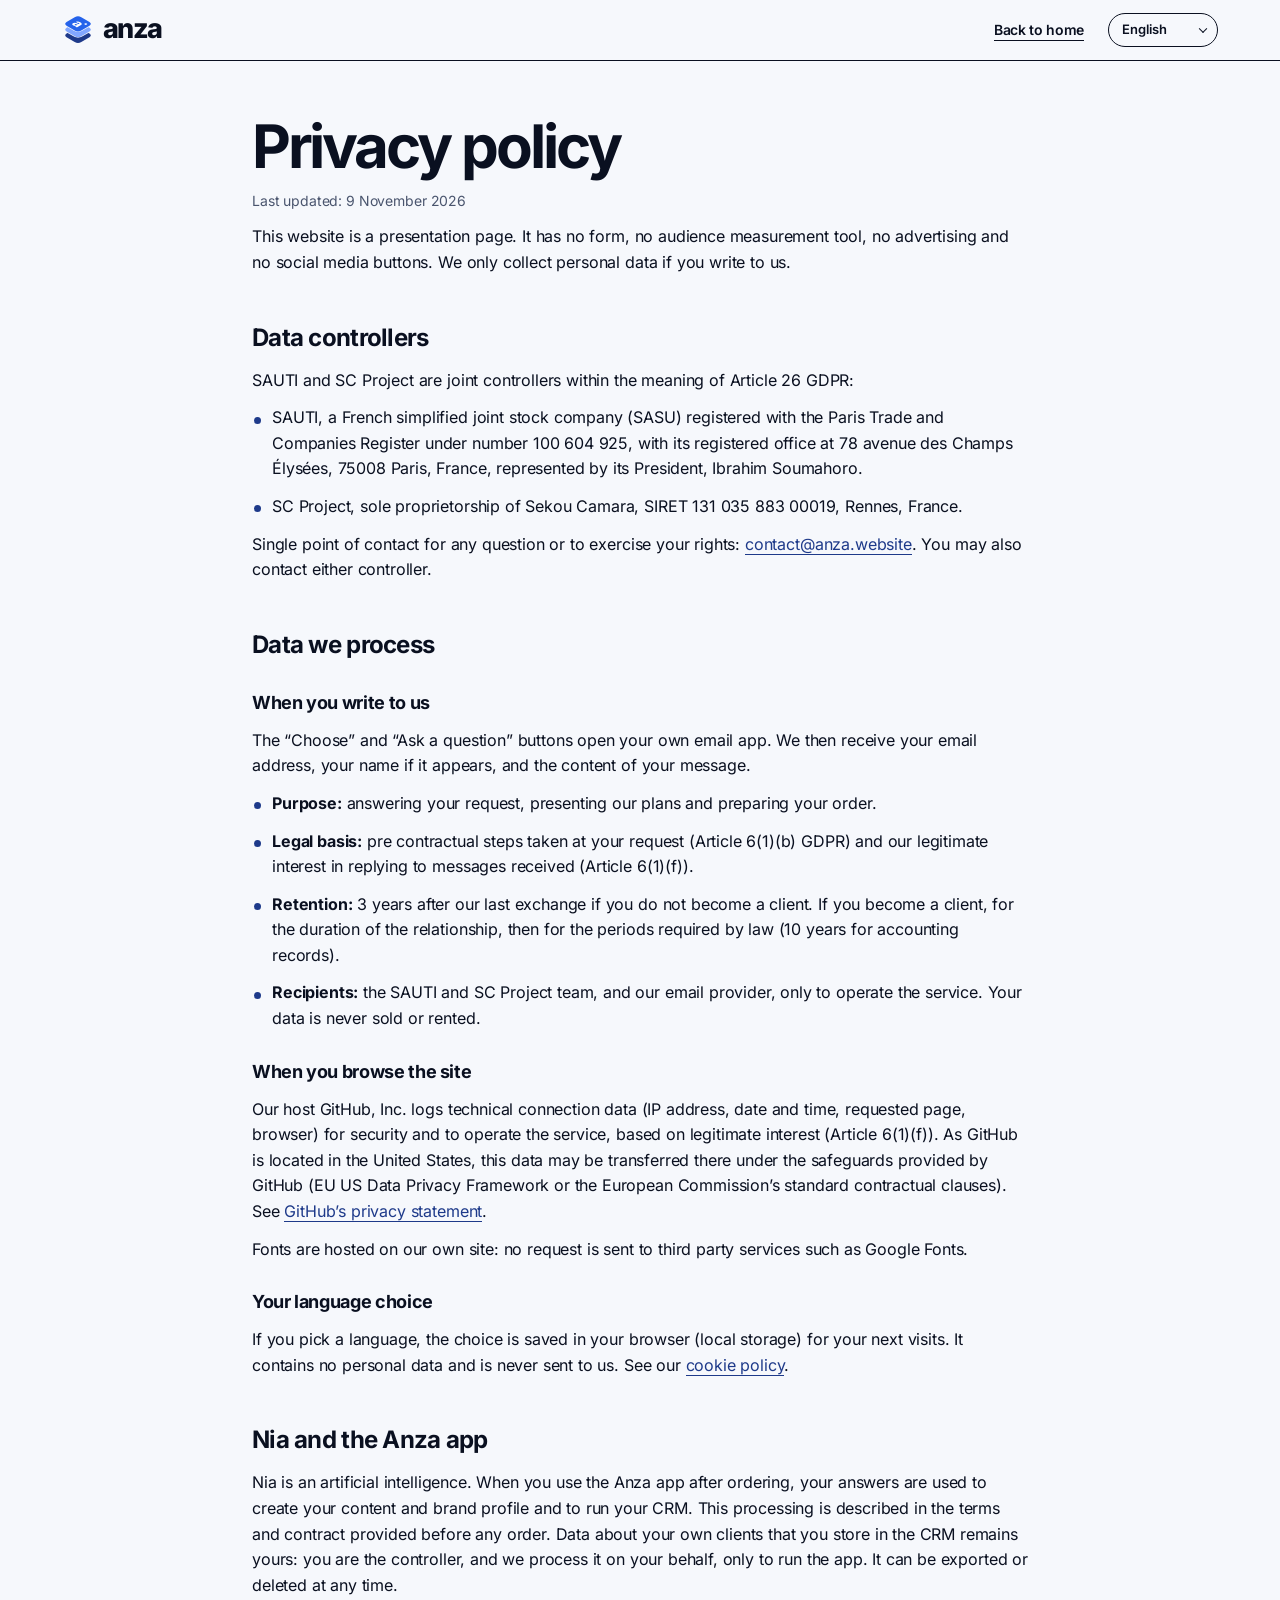
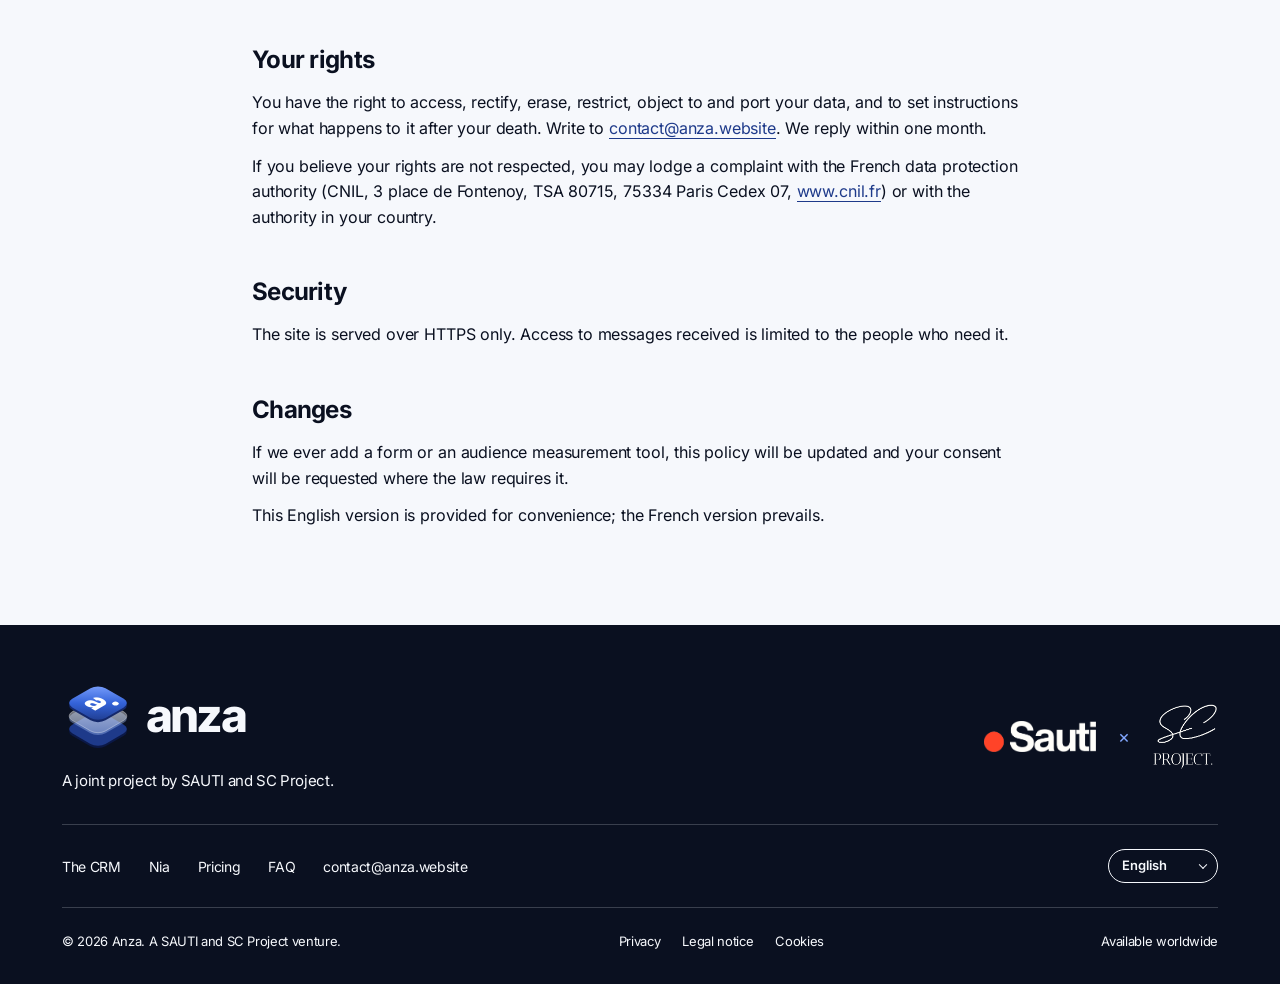
==== commit e527b324: "Add files via upload" ====
--- a/confidentialite.html
+++ b/confidentialite.html
@@ -6,8 +6,12 @@
 <title data-i18n-title>Confidentialité, Anza</title>
 <meta name="robots" content="noindex">
 <meta name="theme-color" content="#0A1020">
-<link rel="icon" href="favicon.png" type="image/png">
+<link rel="icon" href="favicon.ico" sizes="any">
+<link rel="icon" href="favicon.png" type="image/png" sizes="32x32">
+<link rel="icon" href="favicon-48.png" type="image/png" sizes="48x48">
+<link rel="icon" href="icon-192.png" type="image/png" sizes="192x192">
 <link rel="apple-touch-icon" href="apple-touch-icon.png">
+<link rel="manifest" href="site.webmanifest">
 <link rel="stylesheet" href="style.css">
 <script>document.documentElement.classList.add('js')</script>
 <script src="i18n.js"></script>
@@ -33,8 +37,8 @@
 <p>Ce site est une page de présentation. Il ne contient ni formulaire, ni outil de mesure d’audience, ni publicité, ni bouton de réseau social. Nous ne collectons donc des données personnelles que si vous nous écrivez.</p>
 <h2>Responsables du traitement</h2>
 <p>SAUTI et SC Project sont responsables conjoints du traitement au sens de l’article 26 du RGPD :</p>
-<ul><li>SAUTI, SASU immatriculée au RCS de Paris sous le numéro 100 604 925, dont le siège est situé 78 avenue des Champs Élysées, 75008 Paris, France, représentée par son Président, Ibrahim Soumahoro.</li><li>SC Project, entreprise individuelle de Sekou Camara, SIRET 131 035 883 00019, domiciliée 7 square Léon Bourgeois, 35000 Rennes, France.</li></ul>
-<p>Pour toute question ou pour exercer vos droits, un point de contact unique : <a href="mailto:contact@agencysauti.com">contact@agencysauti.com</a>. Vous pouvez aussi vous adresser à l’un ou l’autre des responsables.</p>
+<ul><li>SAUTI, SASU immatriculée au RCS de Paris sous le numéro 100 604 925, dont le siège est situé 78 avenue des Champs Élysées, 75008 Paris, France, représentée par son Président, Ibrahim Soumahoro.</li><li>SC Project, entreprise individuelle de Sekou Camara, SIRET 131 035 883 00019, Rennes, France.</li></ul>
+<p>Pour toute question ou pour exercer vos droits, un point de contact unique : <a href="mailto:contact@anza.website?cc=sekoucmr@icloud.com,tyb191122@gmail.com">contact@anza.website</a>. Vous pouvez aussi vous adresser à l’un ou l’autre des responsables.</p>
 <h2>Les données que nous traitons</h2>
 <h3>Quand vous nous écrivez</h3>
 <p>Les boutons « Choisir » et « Poser une question » ouvrent votre propre messagerie. Nous recevons alors votre adresse email, votre nom s’il apparaît, et le contenu de votre message.</p>
@@ -52,7 +56,7 @@
 <h2>Nia et l’outil Anza</h2>
 <p>Nia est une intelligence artificielle. Lorsque vous utilisez l’outil Anza après votre commande, vos réponses servent à créer vos contenus, votre profil de marque et à faire fonctionner votre CRM. Ces traitements sont décrits dans les conditions et le contrat remis avant toute commande. Les données de vos propres clients que vous enregistrez dans le CRM restent les vôtres : vous en êtes responsable, et nous les traitons pour votre compte, uniquement pour faire fonctionner l’outil. Elles s’exportent et se suppriment à tout moment.</p>
 <h2>Vos droits</h2>
-<p>Vous disposez d’un droit d’accès, de rectification, d’effacement, de limitation, d’opposition et de portabilité de vos données, ainsi que du droit de définir des directives sur leur sort après votre décès. Écrivez à <a href="mailto:contact@agencysauti.com">contact@agencysauti.com</a>. Nous répondons dans un délai d’un mois.</p>
+<p>Vous disposez d’un droit d’accès, de rectification, d’effacement, de limitation, d’opposition et de portabilité de vos données, ainsi que du droit de définir des directives sur leur sort après votre décès. Écrivez à <a href="mailto:contact@anza.website?cc=sekoucmr@icloud.com,tyb191122@gmail.com">contact@anza.website</a>. Nous répondons dans un délai d’un mois.</p>
 <p>Si vous estimez que vos droits ne sont pas respectés, vous pouvez introduire une réclamation auprès de la CNIL, 3 place de Fontenoy, TSA 80715, 75334 Paris Cedex 07, <a href="https://www.cnil.fr">www.cnil.fr</a>, ou de l’autorité de protection des données de votre pays.</p>
 <h2>Sécurité</h2>
 <p>Le site est servi exclusivement en HTTPS. L’accès aux messages reçus est limité aux personnes qui en ont besoin.</p>
@@ -65,8 +69,8 @@
 <p>This website is a presentation page. It has no form, no audience measurement tool, no advertising and no social media buttons. We only collect personal data if you write to us.</p>
 <h2>Data controllers</h2>
 <p>SAUTI and SC Project are joint controllers within the meaning of Article 26 GDPR:</p>
-<ul><li>SAUTI, a French simplified joint stock company (SASU) registered with the Paris Trade and Companies Register under number 100 604 925, with its registered office at 78 avenue des Champs Élysées, 75008 Paris, France, represented by its President, Ibrahim Soumahoro.</li><li>SC Project, sole proprietorship of Sekou Camara, SIRET 131 035 883 00019, located at 7 square Léon Bourgeois, 35000 Rennes, France.</li></ul>
-<p>Single point of contact for any question or to exercise your rights: <a href="mailto:contact@agencysauti.com">contact@agencysauti.com</a>. You may also contact either controller.</p>
+<ul><li>SAUTI, a French simplified joint stock company (SASU) registered with the Paris Trade and Companies Register under number 100 604 925, with its registered office at 78 avenue des Champs Élysées, 75008 Paris, France, represented by its President, Ibrahim Soumahoro.</li><li>SC Project, sole proprietorship of Sekou Camara, SIRET 131 035 883 00019, Rennes, France.</li></ul>
+<p>Single point of contact for any question or to exercise your rights: <a href="mailto:contact@anza.website?cc=sekoucmr@icloud.com,tyb191122@gmail.com">contact@anza.website</a>. You may also contact either controller.</p>
 <h2>Data we process</h2>
 <h3>When you write to us</h3>
 <p>The “Choose” and “Ask a question” buttons open your own email app. We then receive your email address, your name if it appears, and the content of your message.</p>
@@ -84,7 +88,7 @@
 <h2>Nia and the Anza app</h2>
 <p>Nia is an artificial intelligence. When you use the Anza app after ordering, your answers are used to create your content and brand profile and to run your CRM. This processing is described in the terms and contract provided before any order. Data about your own clients that you store in the CRM remains yours: you are the controller, and we process it on your behalf, only to run the app. It can be exported or deleted at any time.</p>
 <h2>Your rights</h2>
-<p>You have the right to access, rectify, erase, restrict, object to and port your data, and to set instructions for what happens to it after your death. Write to <a href="mailto:contact@agencysauti.com">contact@agencysauti.com</a>. We reply within one month.</p>
+<p>You have the right to access, rectify, erase, restrict, object to and port your data, and to set instructions for what happens to it after your death. Write to <a href="mailto:contact@anza.website?cc=sekoucmr@icloud.com,tyb191122@gmail.com">contact@anza.website</a>. We reply within one month.</p>
 <p>If you believe your rights are not respected, you may lodge a complaint with the French data protection authority (CNIL, 3 place de Fontenoy, TSA 80715, 75334 Paris Cedex 07, <a href="https://www.cnil.fr">www.cnil.fr</a>) or with the authority in your country.</p>
 <h2>Security</h2>
 <p>The site is served over HTTPS only. Access to messages received is limited to the people who need it.</p>
@@ -111,10 +115,10 @@
 <rect width="160" height="160" rx="36" transform="matrix(0.866 0.5 -0.866 0.5 200 62)" fill="url(#ftt)"></rect>
 <g transform="matrix(0.866 0.5 -0.866 0.5 200 62)"><text x="76" y="118" text-anchor="middle" font-family="Inter" font-size="120" font-weight="800" fill="#FFFFFF" >a</text><circle cx="124" cy="40" r="11" fill="#FFFFFF"></circle></g>
 </svg><span class="wordmark">anza</span></a><p data-i18n="ft.desc">Un projet commun de SAUTI et SC Project.</p></div>
-      <div class="partners" role="group" aria-label="Partenaires" data-i18n-aria-label="partners"><img class="p-sauti" src="logo-cream.png" width="565" height="155" alt="SAUTI" loading="lazy"><span aria-hidden="true">×</span><img class="p-sc" src="logo-scproject.png" width="253" height="259" alt="SC Project" loading="lazy"></div>
+      <div class="partners" role="group" aria-label="Partenaires" data-i18n-aria-label="partners"><a class="plogo" href="https://www.sauticonseil.com/" target="_blank" rel="noopener"><img class="p-sauti" src="logo-cream.png" width="565" height="155" alt="SAUTI, site officiel" loading="lazy"></a><span aria-hidden="true">×</span><a class="plogo" href="https://scproject.tech/" target="_blank" rel="noopener"><img class="p-sc" src="logo-scproject.png" width="253" height="259" alt="SC Project, site officiel" loading="lazy"></a></div>
     </div>
     <div class="foot-mid">
-      <div class="foot-links"><a href="index.html#crm" data-i18n="nav.crm">Le CRM</a><a href="index.html#nia" data-i18n="nav.nia">Nia</a><a href="index.html#formules" data-i18n="nav.plans">Formules</a><a href="index.html#questions" data-i18n="nav.faq">Questions</a><a href="mailto:contact@agencysauti.com">contact@agencysauti.com</a></div>
+      <div class="foot-links"><a href="index.html#crm" data-i18n="nav.crm">Le CRM</a><a href="index.html#nia" data-i18n="nav.nia">Nia</a><a href="index.html#formules" data-i18n="nav.plans">Formules</a><a href="index.html#questions" data-i18n="nav.faq">Questions</a><a href="mailto:contact@anza.website?cc=sekoucmr@icloud.com,tyb191122@gmail.com">contact@anza.website</a></div>
       <label class="lang foot-lang"><span class="sr" data-i18n="lang.label">Langue</span><select data-lang-select aria-label="Langue" data-i18n-aria-label="lang.label"><option value="fr">Français</option><option value="en">English</option><option value="es">Español</option><option value="pt">Português</option><option value="de">Deutsch</option></select></label>
     </div>
     <div class="foot-bot">
--- a/style.css
+++ b/style.css
@@ -444,3 +444,69 @@
 }
 .vs > div{min-width:0}
 @media (max-width:600px){.btn{white-space:normal;text-align:center;line-height:1.2}}
+.hv{position:relative;width:100%;max-width:560px;height:580px;margin-left:auto}
+.hv-glow{position:absolute;left:50%;top:50%;width:460px;height:460px;margin:-230px 0 0 -230px;border-radius:50%;background:radial-gradient(circle,rgba(37,99,235,.38) 0,rgba(10,16,32,0) 68%)}
+.hv-logo{position:absolute;left:50%;top:50%;transform:translate(-50%,-50%)}
+.hv-logo svg{display:block;width:300px;height:300px}
+.hv-c{position:absolute;background:#F6F8FC;color:#0A1020;border-radius:20px;box-shadow:0 22px 50px rgba(0,0,0,.4);letter-spacing:-.01em}
+.hv-av{width:40px;height:40px;border-radius:50%;background:#1E3A8A;color:#fff;font-weight:800;font-size:18px;display:flex;align-items:center;justify-content:center;flex:none}
+.hv-av.s{font-size:13px;font-weight:700}
+.hv-nia{left:0;top:6px;width:52%;padding:14px 16px;display:flex;gap:12px;align-items:flex-start}
+.hv-nia b{font-size:14px}
+.hv-nia p{margin-top:2px;font-size:14px;line-height:1.35;color:#3A4660}
+.hv-story{right:0;top:28px;width:168px;height:296px;background:#2563EB;color:#fff;padding:14px 13px;display:flex;flex-direction:column}
+.hv-bars{display:flex;gap:4px}.hv-bars i{flex:1;height:3px;border-radius:2px;background:#fff}.hv-bars i.o{background:rgba(255,255,255,.4)}
+.hv-who{margin-top:10px;font-size:11px;font-weight:600;display:flex;align-items:center;gap:6px}
+.hv-who::before{content:"";width:18px;height:18px;border-radius:50%;background:#fff}
+.hv-big{margin-top:auto;font-size:21px;font-weight:700;line-height:1.05;letter-spacing:-.04em}
+.hv-cta{margin-top:12px;height:32px;border-radius:16px;background:#fff;color:#0A1020;font-size:11px;font-weight:700;display:flex;align-items:center;justify-content:center}
+.hv-li{left:0;bottom:60px;width:44%;padding:14px 16px}
+.hv-lt{display:flex;align-items:center;gap:8px;font-size:12px;font-weight:700;color:#1E3A8A;letter-spacing:.04em}
+.hv-lt i{width:18px;height:18px;border-radius:5px;background:#1E3A8A}
+.hv-li p:not(.hv-lt):not(.hv-lr){margin-top:8px;font-size:14px;line-height:1.35;font-weight:500}
+.hv-lr{margin-top:8px;font-size:12px;color:#5A6680}
+.hv-crm{right:0;bottom:150px;width:48%;padding:12px 14px;display:flex;align-items:center;gap:12px}
+.hv-crm b{flex:1;font-size:15px}
+.hv-pill{font-size:12px;font-weight:700;padding:6px 11px;border-radius:12px;background:#2563EB;color:#fff;white-space:nowrap}
+.hv-devis{right:6%;bottom:40px;padding:12px 16px;display:flex;align-items:center;gap:12px;background:#0F1A3A;color:#F6F8FC;border:1px solid rgba(130,167,255,.35)}
+.hv-devis b{display:block;font-size:14px}
+.hv-devis small{font-size:13px;color:#82A7FF;font-weight:600}
+.hv-ok{width:28px;height:28px;border-radius:50%;background:#2563EB;position:relative;flex:none}
+.hv-ok::after{content:"";position:absolute;left:10px;top:6px;width:6px;height:11px;border-right:2px solid #fff;border-bottom:2px solid #fff;transform:rotate(45deg)}
+.hv-tag{position:absolute;left:0;bottom:-8px;font-size:12px;color:#AFC0E4}
+@keyframes hvf{0%,100%{transform:translateY(0)}50%{transform:translateY(-8px)}}
+.js .hv-c{animation:hvf 6s ease-in-out infinite}
+.hv-c.f2{animation-delay:-1.2s}.hv-c.f3{animation-delay:-2.4s}.hv-c.f4{animation-delay:-3.6s}.hv-c.f5{animation-delay:-4.8s}
+@media (max-width:1024px){.hv{margin:0 auto}}
+@media (max-width:600px){
+  .hv{height:470px}
+  .hv-logo svg{width:220px;height:220px}
+  .hv-glow{width:340px;height:340px;margin:-170px 0 0 -170px}
+  .hv-nia{width:56%;padding:11px 12px}.hv-nia p,.hv-nia b{font-size:12px}
+  .hv-av{width:32px;height:32px;font-size:14px}
+  .hv-story{width:128px;height:226px;padding:11px 10px}.hv-big{font-size:16px}.hv-cta{height:26px;font-size:9px}
+  .hv-li{width:46%;bottom:44px;left:0;padding:11px 12px}.hv-li p:not(.hv-lt):not(.hv-lr){font-size:12px}
+  .hv-crm{width:50%;right:0;bottom:120px;padding:9px 11px}.hv-crm b{font-size:13px}
+  .hv-devis{right:20px;bottom:18px;padding:9px 12px}
+}
+@media (prefers-reduced-motion:reduce){.js .hv-c{animation:none}}
+
+.soft{background:#E9EEF8}
+.beg{margin-top:56px;display:grid;grid-template-columns:repeat(4,1fr);gap:16px}
+.beg li{background:#fff;border-radius:22px;padding:26px 24px 28px;box-shadow:0 1px 0 rgba(10,16,32,.06)}
+.beg-n{display:inline-flex;width:40px;height:40px;border-radius:50%;background:#1E3A8A;color:#fff;font-size:14px;font-weight:700;align-items:center;justify-content:center}
+.beg strong{display:block;margin-top:18px;font-size:21px;letter-spacing:-.03em;line-height:1.15}
+.beg p{margin-top:8px;font-size:16px;line-height:1.5;color:#3A4660}
+.beg-cta{margin-top:36px}
+.plan.featured .pnote{background:#E6ECF8}
+.plan:not(.featured) .pnote{background:rgba(130,167,255,.14);color:#B9CCFF}
+@media (max-width:1024px){.beg{grid-template-columns:1fr 1fr}}
+@media (max-width:600px){.beg{grid-template-columns:1fr}}
+.hv-crm b{white-space:nowrap}
+@media (max-width:600px){.hv-crm{width:60%;gap:8px}.hv-pill{font-size:10px;padding:5px 8px}.hv-av.s{width:28px;height:28px;font-size:11px}}
+@media (min-width:1025px) and (max-width:1280px){.hv-crm{width:60%}.hv-nia{width:58%}.hv-li{width:48%}}
+.kind{align-self:flex-start;margin-bottom:16px;font-size:12px;font-weight:700;letter-spacing:.08em;text-transform:uppercase;padding:6px 12px;border-radius:14px;border:1px solid currentColor;opacity:.85}
+.plan.featured .kind{color:#1E3A8A}
+.kind.hi{background:#2563EB;border-color:#2563EB;color:#fff;opacity:1}
+.plan:last-child{border-color:#2563EB;box-shadow:0 0 0 1px #2563EB inset}
+.plogo{display:inline-flex;transition:opacity .2s}.plogo:hover{opacity:.75}
